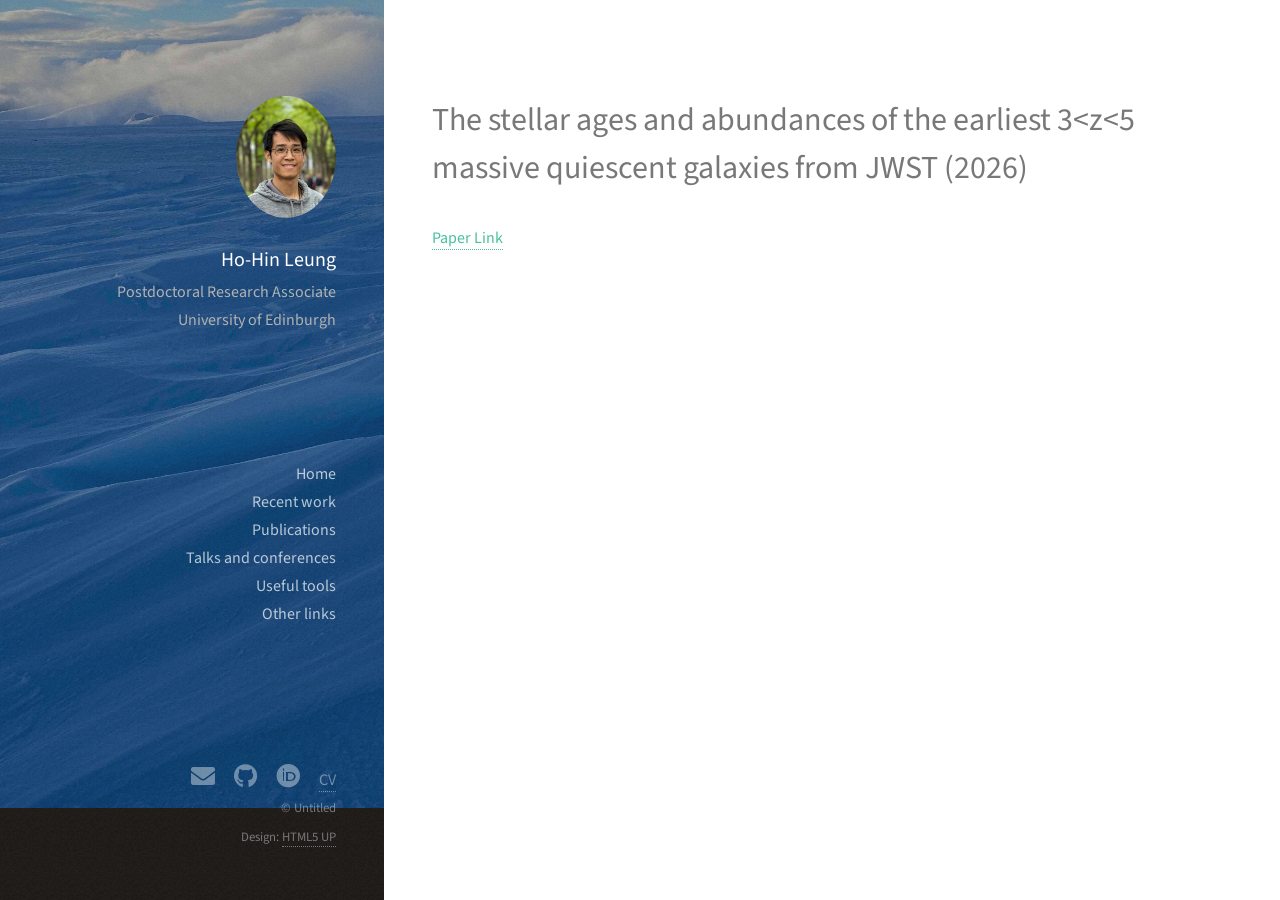
==== paper2026a.html @ 56f33dc1 "init" ====
<!DOCTYPE HTML>
<!--
	Strata by HTML5 UP
	html5up.net | @ajlkn
	Free for personal and commercial use under the CCA 3.0 license (html5up.net/license)
-->
<html>
	<head>
		<title>Ho-Hin Leung</title>
		<meta charset="utf-8" />
		<meta name="viewport" content="width=device-width, initial-scale=1, user-scalable=no" />
		<link rel="stylesheet" href="assets/css/main.css" />
	</head>
	<body class="is-preload">

		<!-- Header -->
			<header id="header">
				<div class="inner">
					<a href="#" class="image avatar"><img src="images/face_image_new_portrait_lowres.jpg" alt="" /></a>
					<h1><strong>Ho-Hin Leung</strong></h1>
					<p>Postdoctoral Research Associate</br>
						University of Edinburgh</p>
				</div>

				<!-- Sidebar -->
				<div class="inner">
					<nav>
						<ul>
							<li><a href="index.html#main">Home</a></li>
							<li><a href="index.html#two">Recent work</a></li>
							<li><a href="https://ui.adsabs.harvard.edu/public-libraries/06Pod6CET0CmdR91-A2LHw">Publications</a></li>
							<li><a href="index.html#three">Talks and conferences</a></li>
							<li><a href="index.html#four">Useful tools</a></li>
							<li><a href="index.html#five">Other links</a></li>
						</ul>
					</nav>
				</div>
			</header>

		<!-- Main -->
			<div id="main">

				<!-- One -->
					<section id="one">
						<header class="major">
							<h1>The stellar ages and abundances of the earliest 3&lt;z&lt;5 massive quiescent galaxies from JWST (2026)</h1>
						</header>
                        <p><a href="https://ui.adsabs.harvard.edu/abs/2026arXiv260205934L/abstract">Paper Link</a></p>
						<span class="image fit no-overlay">
                            <img src="images/leung2026a.pdf" alt="" />
                            <span class="photo-caption" style="font-size: 17px;"></span>
                        </span>
					</section>

			</div>

		<!-- Footer -->
			<footer id="footer">
				<div class="inner">
					<ul class="icons">
						<li><a href="mailto:hleung2@roe.ac.uk" class="icon solid alt fa-envelope" title="hleung2@roe.ac.uk"><span class="label">Email</span></a></li>
						<li><a href="https://github.com/HinLeung622" class="icon brands fa-github" title="HinLeung622"><span class="label">Github</span></a></li>
                        <li><a href="https://orcid.org/0000-0003-0486-5178" class="icon brands alt fa-orcid" title="OrcID:0000-0003-0486-5178"><span class="label">OrcID</span></a></li>
                        <li><a href="images/CV2026.pdf" title="Curriculum vitae">CV</a></li>
					</ul>
					<ul class="copyright">
						<li>&copy; Untitled</li><li>Design: <a href="http://html5up.net">HTML5 UP</a></li>
					</ul>
				</div>
			</footer>

		<!-- Scripts -->
			<script src="assets/js/jquery.min.js"></script>
			<script src="assets/js/jquery.poptrox.min.js"></script>
			<script src="assets/js/browser.min.js"></script>
			<script src="assets/js/breakpoints.min.js"></script>
			<script src="assets/js/util.js"></script>
			<script src="assets/js/main.js"></script>

	</body>
</html>
---- assets/css/main.css ----
@import url("fontawesome-all.min.css");
@import url("https://fonts.googleapis.com/css?family=Source+Sans+Pro:400,400italic");

/*
	Strata by HTML5 UP
	html5up.net | @ajlkn
	Free for personal and commercial use under the CCA 3.0 license (html5up.net/license)
*/

html, body, div, span, applet, object,
iframe, h1, h2, h3, h4, h5, h6, p, blockquote,
pre, a, abbr, acronym, address, big, cite,
code, del, dfn, em, img, ins, kbd, q, s, samp,
small, strike, strong, sub, sup, tt, var, b,
u, i, center, dl, dt, dd, ol, ul, li, fieldset,
form, label, legend, table, caption, tbody,
tfoot, thead, tr, th, td, article, aside,
canvas, details, embed, figure, figcaption,
footer, header, hgroup, menu, nav, output, ruby,
section, summary, time, mark, audio, video {
	margin: 0;
	padding: 0;
	border: 0;
	font-size: 100%;
	font: inherit;
	vertical-align: baseline;}

article, aside, details, figcaption, figure,
footer, header, hgroup, menu, nav, section {
	display: block;}

body {
	line-height: 1;
}

ol, ul {
	list-style: none;
}

blockquote, q {
	quotes: none;
}

	blockquote:before, blockquote:after, q:before, q:after {
		content: '';
		content: none;
	}

table {
	border-collapse: collapse;
	border-spacing: 0;
}

body {
	-webkit-text-size-adjust: none;
}

mark {
	background-color: transparent;
	color: inherit;
}

input::-moz-focus-inner {
	border: 0;
	padding: 0;
}

input, select, textarea {
	-moz-appearance: none;
	-webkit-appearance: none;
	-ms-appearance: none;
	appearance: none;
}

/* Basic */

	html {
		box-sizing: border-box;
	}

	*, *:before, *:after {
		box-sizing: inherit;
	}

	body {
		background: #fff;
	}

		body.is-preload *, body.is-preload *:before, body.is-preload *:after {
			-moz-animation: none !important;
			-webkit-animation: none !important;
			-ms-animation: none !important;
			animation: none !important;
			-moz-transition: none !important;
			-webkit-transition: none !important;
			-ms-transition: none !important;
			transition: none !important;
		}

	body, input, select, textarea {
		color: #a2a2a2;
		font-family: "Source Sans Pro", Helvetica, sans-serif;
		font-size: 16pt;
		font-weight: 400;
		line-height: 1.75em;
	}

	a {
		-moz-transition: color 0.2s ease-in-out, border-color 0.2s ease-in-out;
		-webkit-transition: color 0.2s ease-in-out, border-color 0.2s ease-in-out;
		-ms-transition: color 0.2s ease-in-out, border-color 0.2s ease-in-out;
		transition: color 0.2s ease-in-out, border-color 0.2s ease-in-out;
		border-bottom: dotted 1px;
		color: #49bf9d;
		text-decoration: none;
	}

		a:hover {
			border-bottom-color: transparent;
			color: #49bf9d !important;
			text-decoration: none;
		}

	strong, b {
		color: #787878;
		font-weight: 400;
	}

	em, i {
		font-style: italic;
	}

	p {
		margin: 0 0 2em 0;
	}

	h1, h2, h3, h4, h5, h6 {
		color: #787878;
		font-weight: 400;
		line-height: 1em;
		margin: 0 0 1em 0;
	}

		h1 a, h2 a, h3 a, h4 a, h5 a, h6 a {
			color: inherit;
			text-decoration: none;
		}

	h1 {
		font-size: 2em;
		line-height: 1.5em;
	}

	h2 {
		font-size: 1.5em;
		line-height: 1.5em;
	}

	h3 {
		font-size: 1.25em;
		line-height: 1.5em;
	}

	h4 {
		font-size: 1.1em;
		line-height: 1.5em;
	}

	h5 {
		font-size: 0.9em;
		line-height: 1.5em;
	}

	h6 {
		font-size: 0.7em;
		line-height: 1.5em;
	}

	sub {
		font-size: 0.8em;
		position: relative;
		top: 0.5em;
	}

	sup {
		font-size: 0.8em;
		position: relative;
		top: -0.5em;
	}

	hr {
		border: 0;
		border-bottom: solid 2px #efefef;
		margin: 2em 0;
	}

		hr.major {
			margin: 3em 0;
		}

	blockquote {
		border-left: solid 6px #efefef;
		font-style: italic;
		margin: 0 0 2em 0;
		padding: 0.5em 0 0.5em 1.5em;
	}

	code {
		background: #f7f7f7;
		border-radius: 0.35em;
		border: solid 2px #efefef;
		font-family: "Courier New", monospace;
		font-size: 0.9em;
		margin: 0 0.25em;
		padding: 0.25em 0.65em;
	}

	pre {
		-webkit-overflow-scrolling: touch;
		font-family: "Courier New", monospace;
		font-size: 0.9em;
		margin: 0 0 2em 0;
	}

		pre code {
			display: block;
			line-height: 1.75em;
			padding: 1em 1.5em;
			overflow-x: auto;
		}

	.align-left {
		text-align: left;
	}

	.align-center {
		text-align: center;
	}

	.align-right {
		text-align: right;
	}

/* Container */

	.container {
		margin: 0 auto;
		max-width: calc(100% - 4em);
		width: 100%;
	}

		.container.xsmall {
			width: 25%;
		}

		.container.small {
			width: 50%;
		}

		.container.medium {
			width: 75%;
		}

		.container.large {
			width: 125%;
		}

		.container.xlarge {
			width: 150%;
		}

		.container.max {
			width: 100%;
		}

		@media screen and (max-width: 980px) {

			.container {
				width: 100% !important;
				max-width: 100% !important;
			}

		}

		@media screen and (max-width: 480px) {

			.container {
				max-width: calc(100% - 3em);
			}

		}

/* Row */

	.row {
		display: flex;
		flex-wrap: wrap;
		box-sizing: border-box;
		align-items: stretch;
	}

		.row > * {
			box-sizing: border-box;
		}

		.row.gtr-uniform > * > :last-child {
			margin-bottom: 0;
		}

		.row.aln-left {
			justify-content: flex-start;
		}

		.row.aln-center {
			justify-content: center;
		}

		.row.aln-right {
			justify-content: flex-end;
		}

		.row.aln-top {
			align-items: flex-start;
		}

		.row.aln-middle {
			align-items: center;
		}

		.row.aln-bottom {
			align-items: flex-end;
		}

		.row > .imp {
			order: -1;
		}

		.row > .col-1 {
			width: 8.33333%;
		}

		.row > .off-1 {
			margin-left: 8.33333%;
		}

		.row > .col-2 {
			width: 16.66667%;
		}

		.row > .off-2 {
			margin-left: 16.66667%;
		}

		.row > .col-3 {
			width: 25%;
		}

		.row > .off-3 {
			margin-left: 25%;
		}

		.row > .col-4 {
			width: 33.33333%;
		}

		.row > .off-4 {
			margin-left: 33.33333%;
		}

		.row > .col-5 {
			width: 41.66667%;
		}

		.row > .off-5 {
			margin-left: 41.66667%;
		}

		.row > .col-6 {
			width: 50%;
		}

		.row > .off-6 {
			margin-left: 50%;
		}

		.row > .col-7 {
			width: 58.33333%;
		}

		.row > .off-7 {
			margin-left: 58.33333%;
		}

		.row > .col-8 {
			width: 66.66667%;
		}

		.row > .off-8 {
			margin-left: 66.66667%;
		}

		.row > .col-9 {
			width: 75%;
		}

		.row > .off-9 {
			margin-left: 75%;
		}

		.row > .col-10 {
			width: 83.33333%;
		}

		.row > .off-10 {
			margin-left: 83.33333%;
		}

		.row > .col-11 {
			width: 91.66667%;
		}

		.row > .off-11 {
			margin-left: 91.66667%;
		}

		.row > .col-12 {
			width: 100%;
		}

		.row > .off-12 {
			margin-left: 100%;
		}

		.row.gtr-0 {
			margin-top: 0;
			margin-left: 0em;
		}

			.row.gtr-0 > * {
				padding: 0 0 0 0em;
			}

			.row.gtr-0.gtr-uniform {
				margin-top: 0em;
			}

				.row.gtr-0.gtr-uniform > * {
					padding-top: 0em;
				}

		.row.gtr-25 {
			margin-top: 0;
			margin-left: -0.625em;
		}

			.row.gtr-25 > * {
				padding: 0 0 0 0.625em;
			}

			.row.gtr-25.gtr-uniform {
				margin-top: -0.625em;
			}

				.row.gtr-25.gtr-uniform > * {
					padding-top: 0.625em;
				}

		.row.gtr-50 {
			margin-top: 0;
			margin-left: -1.25em;
		}

			.row.gtr-50 > * {
				padding: 0 0 0 1.25em;
			}

			.row.gtr-50.gtr-uniform {
				margin-top: -1.25em;
			}

				.row.gtr-50.gtr-uniform > * {
					padding-top: 1.25em;
				}

		.row {
			margin-top: 0;
			margin-left: -2.5em;
		}

			.row > * {
				padding: 0 0 0 2.5em;
			}

			.row.gtr-uniform {
				margin-top: -2.5em;
			}

				.row.gtr-uniform > * {
					padding-top: 2.5em;
				}

		.row.gtr-150 {
			margin-top: 0;
			margin-left: -3.75em;
		}

			.row.gtr-150 > * {
				padding: 0 0 0 3.75em;
			}

			.row.gtr-150.gtr-uniform {
				margin-top: -3.75em;
			}

				.row.gtr-150.gtr-uniform > * {
					padding-top: 3.75em;
				}

		.row.gtr-200 {
			margin-top: 0;
			margin-left: -5em;
		}

			.row.gtr-200 > * {
				padding: 0 0 0 5em;
			}

			.row.gtr-200.gtr-uniform {
				margin-top: -5em;
			}

				.row.gtr-200.gtr-uniform > * {
					padding-top: 5em;
				}

		@media screen and (max-width: 1800px) {

			.row {
				display: flex;
				flex-wrap: wrap;
				box-sizing: border-box;
				align-items: stretch;
			}

				.row > * {
					box-sizing: border-box;
				}

				.row.gtr-uniform > * > :last-child {
					margin-bottom: 0;
				}

				.row.aln-left {
					justify-content: flex-start;
				}

				.row.aln-center {
					justify-content: center;
				}

				.row.aln-right {
					justify-content: flex-end;
				}

				.row.aln-top {
					align-items: flex-start;
				}

				.row.aln-middle {
					align-items: center;
				}

				.row.aln-bottom {
					align-items: flex-end;
				}

				.row > .imp-xlarge {
					order: -1;
				}

				.row > .col-1-xlarge {
					width: 8.33333%;
				}

				.row > .off-1-xlarge {
					margin-left: 8.33333%;
				}

				.row > .col-2-xlarge {
					width: 16.66667%;
				}

				.row > .off-2-xlarge {
					margin-left: 16.66667%;
				}

				.row > .col-3-xlarge {
					width: 25%;
				}

				.row > .off-3-xlarge {
					margin-left: 25%;
				}

				.row > .col-4-xlarge {
					width: 33.33333%;
				}

				.row > .off-4-xlarge {
					margin-left: 33.33333%;
				}

				.row > .col-5-xlarge {
					width: 41.66667%;
				}

				.row > .off-5-xlarge {
					margin-left: 41.66667%;
				}

				.row > .col-6-xlarge {
					width: 50%;
				}

				.row > .off-6-xlarge {
					margin-left: 50%;
				}

				.row > .col-7-xlarge {
					width: 58.33333%;
				}

				.row > .off-7-xlarge {
					margin-left: 58.33333%;
				}

				.row > .col-8-xlarge {
					width: 66.66667%;
				}

				.row > .off-8-xlarge {
					margin-left: 66.66667%;
				}

				.row > .col-9-xlarge {
					width: 75%;
				}

				.row > .off-9-xlarge {
					margin-left: 75%;
				}

				.row > .col-10-xlarge {
					width: 83.33333%;
				}

				.row > .off-10-xlarge {
					margin-left: 83.33333%;
				}

				.row > .col-11-xlarge {
					width: 91.66667%;
				}

				.row > .off-11-xlarge {
					margin-left: 91.66667%;
				}

				.row > .col-12-xlarge {
					width: 100%;
				}

				.row > .off-12-xlarge {
					margin-left: 100%;
				}

				.row.gtr-0 {
					margin-top: 0;
					margin-left: 0em;
				}

					.row.gtr-0 > * {
						padding: 0 0 0 0em;
					}

					.row.gtr-0.gtr-uniform {
						margin-top: 0em;
					}

						.row.gtr-0.gtr-uniform > * {
							padding-top: 0em;
						}

				.row.gtr-25 {
					margin-top: 0;
					margin-left: -0.625em;
				}

					.row.gtr-25 > * {
						padding: 0 0 0 0.625em;
					}

					.row.gtr-25.gtr-uniform {
						margin-top: -0.625em;
					}

						.row.gtr-25.gtr-uniform > * {
							padding-top: 0.625em;
						}

				.row.gtr-50 {
					margin-top: 0;
					margin-left: -1.25em;
				}

					.row.gtr-50 > * {
						padding: 0 0 0 1.25em;
					}

					.row.gtr-50.gtr-uniform {
						margin-top: -1.25em;
					}

						.row.gtr-50.gtr-uniform > * {
							padding-top: 1.25em;
						}

				.row {
					margin-top: 0;
					margin-left: -2.5em;
				}

					.row > * {
						padding: 0 0 0 2.5em;
					}

					.row.gtr-uniform {
						margin-top: -2.5em;
					}

						.row.gtr-uniform > * {
							padding-top: 2.5em;
						}

				.row.gtr-150 {
					margin-top: 0;
					margin-left: -3.75em;
				}

					.row.gtr-150 > * {
						padding: 0 0 0 3.75em;
					}

					.row.gtr-150.gtr-uniform {
						margin-top: -3.75em;
					}

						.row.gtr-150.gtr-uniform > * {
							padding-top: 3.75em;
						}

				.row.gtr-200 {
					margin-top: 0;
					margin-left: -5em;
				}

					.row.gtr-200 > * {
						padding: 0 0 0 5em;
					}

					.row.gtr-200.gtr-uniform {
						margin-top: -5em;
					}

						.row.gtr-200.gtr-uniform > * {
							padding-top: 5em;
						}

		}

		@media screen and (max-width: 1280px) {

			.row {
				display: flex;
				flex-wrap: wrap;
				box-sizing: border-box;
				align-items: stretch;
			}

				.row > * {
					box-sizing: border-box;
				}

				.row.gtr-uniform > * > :last-child {
					margin-bottom: 0;
				}

				.row.aln-left {
					justify-content: flex-start;
				}

				.row.aln-center {
					justify-content: center;
				}

				.row.aln-right {
					justify-content: flex-end;
				}

				.row.aln-top {
					align-items: flex-start;
				}

				.row.aln-middle {
					align-items: center;
				}

				.row.aln-bottom {
					align-items: flex-end;
				}

				.row > .imp-large {
					order: -1;
				}

				.row > .col-1-large {
					width: 8.33333%;
				}

				.row > .off-1-large {
					margin-left: 8.33333%;
				}

				.row > .col-2-large {
					width: 16.66667%;
				}

				.row > .off-2-large {
					margin-left: 16.66667%;
				}

				.row > .col-3-large {
					width: 25%;
				}

				.row > .off-3-large {
					margin-left: 25%;
				}

				.row > .col-4-large {
					width: 33.33333%;
				}

				.row > .off-4-large {
					margin-left: 33.33333%;
				}

				.row > .col-5-large {
					width: 41.66667%;
				}

				.row > .off-5-large {
					margin-left: 41.66667%;
				}

				.row > .col-6-large {
					width: 50%;
				}

				.row > .off-6-large {
					margin-left: 50%;
				}

				.row > .col-7-large {
					width: 58.33333%;
				}

				.row > .off-7-large {
					margin-left: 58.33333%;
				}

				.row > .col-8-large {
					width: 66.66667%;
				}

				.row > .off-8-large {
					margin-left: 66.66667%;
				}

				.row > .col-9-large {
					width: 75%;
				}

				.row > .off-9-large {
					margin-left: 75%;
				}

				.row > .col-10-large {
					width: 83.33333%;
				}

				.row > .off-10-large {
					margin-left: 83.33333%;
				}

				.row > .col-11-large {
					width: 91.66667%;
				}

				.row > .off-11-large {
					margin-left: 91.66667%;
				}

				.row > .col-12-large {
					width: 100%;
				}

				.row > .off-12-large {
					margin-left: 100%;
				}

				.row.gtr-0 {
					margin-top: 0;
					margin-left: 0em;
				}

					.row.gtr-0 > * {
						padding: 0 0 0 0em;
					}

					.row.gtr-0.gtr-uniform {
						margin-top: 0em;
					}

						.row.gtr-0.gtr-uniform > * {
							padding-top: 0em;
						}

				.row.gtr-25 {
					margin-top: 0;
					margin-left: -0.5em;
				}

					.row.gtr-25 > * {
						padding: 0 0 0 0.5em;
					}

					.row.gtr-25.gtr-uniform {
						margin-top: -0.5em;
					}

						.row.gtr-25.gtr-uniform > * {
							padding-top: 0.5em;
						}

				.row.gtr-50 {
					margin-top: 0;
					margin-left: -1em;
				}

					.row.gtr-50 > * {
						padding: 0 0 0 1em;
					}

					.row.gtr-50.gtr-uniform {
						margin-top: -1em;
					}

						.row.gtr-50.gtr-uniform > * {
							padding-top: 1em;
						}

				.row {
					margin-top: 0;
					margin-left: -2em;
				}

					.row > * {
						padding: 0 0 0 2em;
					}

					.row.gtr-uniform {
						margin-top: -2em;
					}

						.row.gtr-uniform > * {
							padding-top: 2em;
						}

				.row.gtr-150 {
					margin-top: 0;
					margin-left: -3em;
				}

					.row.gtr-150 > * {
						padding: 0 0 0 3em;
					}

					.row.gtr-150.gtr-uniform {
						margin-top: -3em;
					}

						.row.gtr-150.gtr-uniform > * {
							padding-top: 3em;
						}

				.row.gtr-200 {
					margin-top: 0;
					margin-left: -4em;
				}

					.row.gtr-200 > * {
						padding: 0 0 0 4em;
					}

					.row.gtr-200.gtr-uniform {
						margin-top: -4em;
					}

						.row.gtr-200.gtr-uniform > * {
							padding-top: 4em;
						}

		}

		@media screen and (max-width: 980px) {

			.row {
				display: flex;
				flex-wrap: wrap;
				box-sizing: border-box;
				align-items: stretch;
			}

				.row > * {
					box-sizing: border-box;
				}

				.row.gtr-uniform > * > :last-child {
					margin-bottom: 0;
				}

				.row.aln-left {
					justify-content: flex-start;
				}

				.row.aln-center {
					justify-content: center;
				}

				.row.aln-right {
					justify-content: flex-end;
				}

				.row.aln-top {
					align-items: flex-start;
				}

				.row.aln-middle {
					align-items: center;
				}

				.row.aln-bottom {
					align-items: flex-end;
				}

				.row > .imp-medium {
					order: -1;
				}

				.row > .col-1-medium {
					width: 8.33333%;
				}

				.row > .off-1-medium {
					margin-left: 8.33333%;
				}

				.row > .col-2-medium {
					width: 16.66667%;
				}

				.row > .off-2-medium {
					margin-left: 16.66667%;
				}

				.row > .col-3-medium {
					width: 25%;
				}

				.row > .off-3-medium {
					margin-left: 25%;
				}

				.row > .col-4-medium {
					width: 33.33333%;
				}

				.row > .off-4-medium {
					margin-left: 33.33333%;
				}

				.row > .col-5-medium {
					width: 41.66667%;
				}

				.row > .off-5-medium {
					margin-left: 41.66667%;
				}

				.row > .col-6-medium {
					width: 50%;
				}

				.row > .off-6-medium {
					margin-left: 50%;
				}

				.row > .col-7-medium {
					width: 58.33333%;
				}

				.row > .off-7-medium {
					margin-left: 58.33333%;
				}

				.row > .col-8-medium {
					width: 66.66667%;
				}

				.row > .off-8-medium {
					margin-left: 66.66667%;
				}

				.row > .col-9-medium {
					width: 75%;
				}

				.row > .off-9-medium {
					margin-left: 75%;
				}

				.row > .col-10-medium {
					width: 83.33333%;
				}

				.row > .off-10-medium {
					margin-left: 83.33333%;
				}

				.row > .col-11-medium {
					width: 91.66667%;
				}

				.row > .off-11-medium {
					margin-left: 91.66667%;
				}

				.row > .col-12-medium {
					width: 100%;
				}

				.row > .off-12-medium {
					margin-left: 100%;
				}

				.row.gtr-0 {
					margin-top: 0;
					margin-left: 0em;
				}

					.row.gtr-0 > * {
						padding: 0 0 0 0em;
					}

					.row.gtr-0.gtr-uniform {
						margin-top: 0em;
					}

						.row.gtr-0.gtr-uniform > * {
							padding-top: 0em;
						}

				.row.gtr-25 {
					margin-top: 0;
					margin-left: -0.5em;
				}

					.row.gtr-25 > * {
						padding: 0 0 0 0.5em;
					}

					.row.gtr-25.gtr-uniform {
						margin-top: -0.5em;
					}

						.row.gtr-25.gtr-uniform > * {
							padding-top: 0.5em;
						}

				.row.gtr-50 {
					margin-top: 0;
					margin-left: -1em;
				}

					.row.gtr-50 > * {
						padding: 0 0 0 1em;
					}

					.row.gtr-50.gtr-uniform {
						margin-top: -1em;
					}

						.row.gtr-50.gtr-uniform > * {
							padding-top: 1em;
						}

				.row {
					margin-top: 0;
					margin-left: -2em;
				}

					.row > * {
						padding: 0 0 0 2em;
					}

					.row.gtr-uniform {
						margin-top: -2em;
					}

						.row.gtr-uniform > * {
							padding-top: 2em;
						}

				.row.gtr-150 {
					margin-top: 0;
					margin-left: -3em;
				}

					.row.gtr-150 > * {
						padding: 0 0 0 3em;
					}

					.row.gtr-150.gtr-uniform {
						margin-top: -3em;
					}

						.row.gtr-150.gtr-uniform > * {
							padding-top: 3em;
						}

				.row.gtr-200 {
					margin-top: 0;
					margin-left: -4em;
				}

					.row.gtr-200 > * {
						padding: 0 0 0 4em;
					}

					.row.gtr-200.gtr-uniform {
						margin-top: -4em;
					}

						.row.gtr-200.gtr-uniform > * {
							padding-top: 4em;
						}

		}

		@media screen and (max-width: 736px) {

			.row {
				display: flex;
				flex-wrap: wrap;
				box-sizing: border-box;
				align-items: stretch;
			}

				.row > * {
					box-sizing: border-box;
				}

				.row.gtr-uniform > * > :last-child {
					margin-bottom: 0;
				}

				.row.aln-left {
					justify-content: flex-start;
				}

				.row.aln-center {
					justify-content: center;
				}

				.row.aln-right {
					justify-content: flex-end;
				}

				.row.aln-top {
					align-items: flex-start;
				}

				.row.aln-middle {
					align-items: center;
				}

				.row.aln-bottom {
					align-items: flex-end;
				}

				.row > .imp-small {
					order: -1;
				}

				.row > .col-1-small {
					width: 8.33333%;
				}

				.row > .off-1-small {
					margin-left: 8.33333%;
				}

				.row > .col-2-small {
					width: 16.66667%;
				}

				.row > .off-2-small {
					margin-left: 16.66667%;
				}

				.row > .col-3-small {
					width: 25%;
				}

				.row > .off-3-small {
					margin-left: 25%;
				}

				.row > .col-4-small {
					width: 33.33333%;
				}

				.row > .off-4-small {
					margin-left: 33.33333%;
				}

				.row > .col-5-small {
					width: 41.66667%;
				}

				.row > .off-5-small {
					margin-left: 41.66667%;
				}

				.row > .col-6-small {
					width: 50%;
				}

				.row > .off-6-small {
					margin-left: 50%;
				}

				.row > .col-7-small {
					width: 58.33333%;
				}

				.row > .off-7-small {
					margin-left: 58.33333%;
				}

				.row > .col-8-small {
					width: 66.66667%;
				}

				.row > .off-8-small {
					margin-left: 66.66667%;
				}

				.row > .col-9-small {
					width: 75%;
				}

				.row > .off-9-small {
					margin-left: 75%;
				}

				.row > .col-10-small {
					width: 83.33333%;
				}

				.row > .off-10-small {
					margin-left: 83.33333%;
				}

				.row > .col-11-small {
					width: 91.66667%;
				}

				.row > .off-11-small {
					margin-left: 91.66667%;
				}

				.row > .col-12-small {
					width: 100%;
				}

				.row > .off-12-small {
					margin-left: 100%;
				}

				.row.gtr-0 {
					margin-top: 0;
					margin-left: 0em;
				}

					.row.gtr-0 > * {
						padding: 0 0 0 0em;
					}

					.row.gtr-0.gtr-uniform {
						margin-top: 0em;
					}

						.row.gtr-0.gtr-uniform > * {
							padding-top: 0em;
						}

				.row.gtr-25 {
					margin-top: 0;
					margin-left: -0.375em;
				}

					.row.gtr-25 > * {
						padding: 0 0 0 0.375em;
					}

					.row.gtr-25.gtr-uniform {
						margin-top: -0.375em;
					}

						.row.gtr-25.gtr-uniform > * {
							padding-top: 0.375em;
						}

				.row.gtr-50 {
					margin-top: 0;
					margin-left: -0.75em;
				}

					.row.gtr-50 > * {
						padding: 0 0 0 0.75em;
					}

					.row.gtr-50.gtr-uniform {
						margin-top: -0.75em;
					}

						.row.gtr-50.gtr-uniform > * {
							padding-top: 0.75em;
						}

				.row {
					margin-top: 0;
					margin-left: -1.5em;
				}

					.row > * {
						padding: 0 0 0 1.5em;
					}

					.row.gtr-uniform {
						margin-top: -1.5em;
					}

						.row.gtr-uniform > * {
							padding-top: 1.5em;
						}

				.row.gtr-150 {
					margin-top: 0;
					margin-left: -2.25em;
				}

					.row.gtr-150 > * {
						padding: 0 0 0 2.25em;
					}

					.row.gtr-150.gtr-uniform {
						margin-top: -2.25em;
					}

						.row.gtr-150.gtr-uniform > * {
							padding-top: 2.25em;
						}

				.row.gtr-200 {
					margin-top: 0;
					margin-left: -3em;
				}

					.row.gtr-200 > * {
						padding: 0 0 0 3em;
					}

					.row.gtr-200.gtr-uniform {
						margin-top: -3em;
					}

						.row.gtr-200.gtr-uniform > * {
							padding-top: 3em;
						}

		}

		@media screen and (max-width: 480px) {

			.row {
				display: flex;
				flex-wrap: wrap;
				box-sizing: border-box;
				align-items: stretch;
			}

				.row > * {
					box-sizing: border-box;
				}

				.row.gtr-uniform > * > :last-child {
					margin-bottom: 0;
				}

				.row.aln-left {
					justify-content: flex-start;
				}

				.row.aln-center {
					justify-content: center;
				}

				.row.aln-right {
					justify-content: flex-end;
				}

				.row.aln-top {
					align-items: flex-start;
				}

				.row.aln-middle {
					align-items: center;
				}

				.row.aln-bottom {
					align-items: flex-end;
				}

				.row > .imp-xsmall {
					order: -1;
				}

				.row > .col-1-xsmall {
					width: 8.33333%;
				}

				.row > .off-1-xsmall {
					margin-left: 8.33333%;
				}

				.row > .col-2-xsmall {
					width: 16.66667%;
				}

				.row > .off-2-xsmall {
					margin-left: 16.66667%;
				}

				.row > .col-3-xsmall {
					width: 25%;
				}

				.row > .off-3-xsmall {
					margin-left: 25%;
				}

				.row > .col-4-xsmall {
					width: 33.33333%;
				}

				.row > .off-4-xsmall {
					margin-left: 33.33333%;
				}

				.row > .col-5-xsmall {
					width: 41.66667%;
				}

				.row > .off-5-xsmall {
					margin-left: 41.66667%;
				}

				.row > .col-6-xsmall {
					width: 50%;
				}

				.row > .off-6-xsmall {
					margin-left: 50%;
				}

				.row > .col-7-xsmall {
					width: 58.33333%;
				}

				.row > .off-7-xsmall {
					margin-left: 58.33333%;
				}

				.row > .col-8-xsmall {
					width: 66.66667%;
				}

				.row > .off-8-xsmall {
					margin-left: 66.66667%;
				}

				.row > .col-9-xsmall {
					width: 75%;
				}

				.row > .off-9-xsmall {
					margin-left: 75%;
				}

				.row > .col-10-xsmall {
					width: 83.33333%;
				}

				.row > .off-10-xsmall {
					margin-left: 83.33333%;
				}

				.row > .col-11-xsmall {
					width: 91.66667%;
				}

				.row > .off-11-xsmall {
					margin-left: 91.66667%;
				}

				.row > .col-12-xsmall {
					width: 100%;
				}

				.row > .off-12-xsmall {
					margin-left: 100%;
				}

				.row.gtr-0 {
					margin-top: 0;
					margin-left: 0em;
				}

					.row.gtr-0 > * {
						padding: 0 0 0 0em;
					}

					.row.gtr-0.gtr-uniform {
						margin-top: 0em;
					}

						.row.gtr-0.gtr-uniform > * {
							padding-top: 0em;
						}

				.row.gtr-25 {
					margin-top: 0;
					margin-left: -0.375em;
				}

					.row.gtr-25 > * {
						padding: 0 0 0 0.375em;
					}

					.row.gtr-25.gtr-uniform {
						margin-top: -0.375em;
					}

						.row.gtr-25.gtr-uniform > * {
							padding-top: 0.375em;
						}

				.row.gtr-50 {
					margin-top: 0;
					margin-left: -0.75em;
				}

					.row.gtr-50 > * {
						padding: 0 0 0 0.75em;
					}

					.row.gtr-50.gtr-uniform {
						margin-top: -0.75em;
					}

						.row.gtr-50.gtr-uniform > * {
							padding-top: 0.75em;
						}

				.row {
					margin-top: 0;
					margin-left: -1.5em;
				}

					.row > * {
						padding: 0 0 0 1.5em;
					}

					.row.gtr-uniform {
						margin-top: -1.5em;
					}

						.row.gtr-uniform > * {
							padding-top: 1.5em;
						}

				.row.gtr-150 {
					margin-top: 0;
					margin-left: -2.25em;
				}

					.row.gtr-150 > * {
						padding: 0 0 0 2.25em;
					}

					.row.gtr-150.gtr-uniform {
						margin-top: -2.25em;
					}

						.row.gtr-150.gtr-uniform > * {
							padding-top: 2.25em;
						}

				.row.gtr-200 {
					margin-top: 0;
					margin-left: -3em;
				}

					.row.gtr-200 > * {
						padding: 0 0 0 3em;
					}

					.row.gtr-200.gtr-uniform {
						margin-top: -3em;
					}

						.row.gtr-200.gtr-uniform > * {
							padding-top: 3em;
						}

		}

/* Section/Article */

	section.special, article.special {
		text-align: center;
	}

	header p {
		color: #b2b2b2;
		position: relative;
		margin: 0 0 1.5em 0;
	}

	header h2 + p {
		font-size: 1.25em;
		margin-top: -1em;
		line-height: 1.5em;
	}

	header h3 + p {
		font-size: 1.1em;
		margin-top: -0.8em;
		line-height: 1.5em;
	}

	header h4 + p,
	header h5 + p,
	header h6 + p {
		font-size: 0.9em;
		margin-top: -0.6em;
		line-height: 1.5em;
	}

	header.major h2 {
		font-size: 2em;
	}

/* Form */

	form {
		margin: 0 0 2em 0;
	}

	label {
		color: #787878;
		display: block;
		font-size: 0.9em;
		font-weight: 400;
		margin: 0 0 1em 0;
	}

	input[type="text"],
	input[type="password"],
	input[type="email"],
	select,
	textarea {
		-moz-appearance: none;
		-webkit-appearance: none;
		-ms-appearance: none;
		appearance: none;
		background: #f7f7f7;
		border-radius: 0.35em;
		border: solid 2px transparent;
		color: inherit;
		display: block;
		outline: 0;
		padding: 0 0.75em;
		text-decoration: none;
		width: 100%;
	}

		input[type="text"]:invalid,
		input[type="password"]:invalid,
		input[type="email"]:invalid,
		select:invalid,
		textarea:invalid {
			box-shadow: none;
		}

		input[type="text"]:focus,
		input[type="password"]:focus,
		input[type="email"]:focus,
		select:focus,
		textarea:focus {
			border-color: #49bf9d;
		}

	select {
		background-image: url("data:image/svg+xml;charset=utf8,%3Csvg xmlns='http://www.w3.org/2000/svg' width='40' height='40' preserveAspectRatio='none' viewBox='0 0 40 40'%3E%3Cpath d='M9.4,12.3l10.4,10.4l10.4-10.4c0.2-0.2,0.5-0.4,0.9-0.4c0.3,0,0.6,0.1,0.9,0.4l3.3,3.3c0.2,0.2,0.4,0.5,0.4,0.9 c0,0.4-0.1,0.6-0.4,0.9L20.7,31.9c-0.2,0.2-0.5,0.4-0.9,0.4c-0.3,0-0.6-0.1-0.9-0.4L4.3,17.3c-0.2-0.2-0.4-0.5-0.4-0.9 c0-0.4,0.1-0.6,0.4-0.9l3.3-3.3c0.2-0.2,0.5-0.4,0.9-0.4S9.1,12.1,9.4,12.3z' fill='%23dfdfdf' /%3E%3C/svg%3E");
		background-size: 1.25rem;
		background-repeat: no-repeat;
		background-position: calc(100% - 1rem) center;
		height: 2.75em;
		padding-right: 2.75em;
		text-overflow: ellipsis;
	}

		select option {
			color: #787878;
			background: #fff;
		}

		select:focus::-ms-value {
			background-color: transparent;
		}

		select::-ms-expand {
			display: none;
		}

	input[type="text"],
	input[type="password"],
	input[type="email"],
	select {
		height: 2.75em;
	}

	textarea {
		padding: 0.75em;
	}

	input[type="checkbox"],
	input[type="radio"] {
		-moz-appearance: none;
		-webkit-appearance: none;
		-ms-appearance: none;
		appearance: none;
		display: block;
		float: left;
		margin-right: -2em;
		opacity: 0;
		width: 1em;
		z-index: -1;
	}

		input[type="checkbox"] + label,
		input[type="radio"] + label {
			text-decoration: none;
			color: #a2a2a2;
			cursor: pointer;
			display: inline-block;
			font-size: 1em;
			font-weight: 400;
			padding-left: 2.4em;
			padding-right: 0.75em;
			position: relative;
		}

			input[type="checkbox"] + label:before,
			input[type="radio"] + label:before {
				-moz-osx-font-smoothing: grayscale;
				-webkit-font-smoothing: antialiased;
				display: inline-block;
				font-style: normal;
				font-variant: normal;
				text-rendering: auto;
				line-height: 1;
				text-transform: none !important;
				font-family: 'Font Awesome 5 Free';
				font-weight: 900;
			}

			input[type="checkbox"] + label:before,
			input[type="radio"] + label:before {
				background: #f7f7f7;
				border-radius: 0.35em;
				border: solid 2px transparent;
				content: '';
				display: inline-block;
				font-size: 0.8em;
				height: 2.0625em;
				left: 0;
				line-height: 1.85625em;
				position: absolute;
				text-align: center;
				top: 0;
				width: 2.0625em;
			}

		input[type="checkbox"]:checked + label:before,
		input[type="radio"]:checked + label:before {
			background: #787878;
			border-color: #787878;
			color: #fff;
			content: '\f00c';
		}

		input[type="checkbox"]:focus + label:before,
		input[type="radio"]:focus + label:before {
			border-color: #49bf9d;
		}

	input[type="checkbox"] + label:before {
		border-radius: 0.35em;
	}

	input[type="radio"] + label:before {
		border-radius: 100%;
	}

	::-webkit-input-placeholder {
		color: #b2b2b2 !important;
		opacity: 1.0;
	}

	:-moz-placeholder {
		color: #b2b2b2 !important;
		opacity: 1.0;
	}

	::-moz-placeholder {
		color: #b2b2b2 !important;
		opacity: 1.0;
	}

	:-ms-input-placeholder {
		color: #b2b2b2 !important;
		opacity: 1.0;
	}

/* Box */

	.box {
		border-radius: 0.35em;
		border: solid 2px #efefef;
		margin-bottom: 2em;
		padding: 1.5em;
	}

		.box > :last-child,
		.box > :last-child > :last-child,
		.box > :last-child > :last-child > :last-child {
			margin-bottom: 0;
		}

		.box.alt {
			border: 0;
			border-radius: 0;
			padding: 0;
		}

/* Icon */

	.icon {
		text-decoration: none;
		border-bottom: none;
		position: relative;
	}

		.icon:before {
			-moz-osx-font-smoothing: grayscale;
			-webkit-font-smoothing: antialiased;
			display: inline-block;
			font-style: normal;
			font-variant: normal;
			text-rendering: auto;
			line-height: 1;
			text-transform: none !important;
			font-family: 'Font Awesome 5 Free';
			font-weight: 400;
		}

		.icon > .label {
			display: none;
		}

		.icon:before {
			line-height: inherit;
		}

		.icon.solid:before {
			font-weight: 900;
		}

		.icon.brands:before {
			font-family: 'Font Awesome 5 Brands';
		}

/* Image */

	.image {
		border-radius: 0.35em;
		border: 0;
		display: inline-block;
		position: relative;
	}

		.image:before {
			-moz-transition: opacity 0.2s ease-in-out;
			-webkit-transition: opacity 0.2s ease-in-out;
			-ms-transition: opacity 0.2s ease-in-out;
			transition: opacity 0.2s ease-in-out;
			background: url("images/overlay.png");
			border-radius: 0.35em;
			content: '';
			display: block;
			height: 100%;
			left: 0;
			opacity: 0.5;
			position: absolute;
			top: 0;
			width: 100%;
		}

		.image.thumb {
			text-align: center;
		}

			.image.thumb:before {
				opacity: 0;
			}

			.image.thumb:after {
				-moz-transition: opacity 0.2s ease-in-out;
				-webkit-transition: opacity 0.2s ease-in-out;
				-ms-transition: opacity 0.2s ease-in-out;
				transition: opacity 0.2s ease-in-out;
				border-radius: 0.35em;
				border: solid 3px rgba(255, 255, 255, 0.5);
				color: #fff;
				content: 'View';
				display: inline-block;
				font-size: 0.8em;
				font-weight: 400;
				left: 50%;
				line-height: 2.25em;
				margin: -1.25em 0 0 -3em;
				opacity: 0;
				padding: 0 1.5em;
				position: absolute;
				text-align: center;
				text-decoration: none;
				top: 50%;
				white-space: nowrap;
			}

			.image.thumb:hover:after {
				opacity: 1.0;
			}

			.image.thumb:hover:before {
				background: url("images/overlay.png"), url("images/overlay.png");
				opacity: 1.0;
			}

		.image img {
			border-radius: 0.35em;
			display: block;
		}

		.image.left {
			float: left;
			margin: 0 1.5em 1em 0;
			top: 0.25em;
		}

		.image.right {
			float: right;
			margin: 0 0 1em 1.5em;
			top: 0.25em;
		}

		.image.left, .image.right {
			max-width: 40%;
		}

			.image.left img, .image.right img {
				width: 100%;
			}

		.image.fit {
			display: block;
			margin: 0 0 2em 0;
			width: 100%;
		}

			.image.fit img {
				width: 100%;
			}
		
		.image.no-overlay:before {
			display: none;
			}

		.image.avatar {
			border-radius: 100%;
		}

			.image.avatar:before {
				display: none;
			}

			.image.avatar img {
				border-radius: 100%;
				width: 100%;
			}

	.photo-caption {
		line-height: 1.3;
		}

	.figure-narrow {
		max-width: 32em;   /* or 480px, 70%, etc. */
		margin-left: auto;
		margin-right: auto;
		}

/* List */

	ol {
		list-style: decimal;
		margin: 0 0 2em 0;
		padding-left: 1.25em;
	}

		ol li {
			padding-left: 0.25em;
		}

	ul {
		list-style-type: none;
		margin: 0 0 2em 0;
		padding-left: 1em;
	}

		ul li {
			padding-left: 0.5em;
		}

		ul.alt {
			list-style: none;
			padding-left: 0;
		}

			ul.alt li {
				border-top: solid 2px #efefef;
				padding: 0.5em 0;
			}

				ul.alt li:first-child {
					border-top: 0;
					padding-top: 0;
				}

	dl {
		margin: 0 0 2em 0;
	}

/* Icons */

	ul.icons {
		cursor: default;
		list-style: none;
		padding-left: 0;
	}

		ul.icons li {
			display: inline-block;
			padding: 0 1em 0 0;
		}

			ul.icons li:last-child {
				padding-right: 0;
			}

			ul.icons li .icon:before {
				font-size: 1.5em;
			}

/* Labeled Icons */

	ul.labeled-icons {
		list-style: none;
		padding: 0;
	}

		ul.labeled-icons li {
			line-height: 1.75em;
			margin: 1.5em 0 0 0;
			padding-left: 2.25em;
			position: relative;
		}

			ul.labeled-icons li:first-child {
				margin-top: 0;
			}

			ul.labeled-icons li a {
				color: inherit;
			}

			ul.labeled-icons li h3 {
				color: #b2b2b2;
				left: 0;
				position: absolute;
				text-align: center;
				top: 0;
				width: 1em;
			}

/* Actions */

	ul.actions {
		display: -moz-flex;
		display: -webkit-flex;
		display: -ms-flex;
		display: flex;
		cursor: default;
		list-style: none;
		margin-left: -1em;
		padding-left: 0;
	}

		ul.actions li {
			padding: 0 0 0 1em;
			vertical-align: middle;
		}

		ul.actions.special {
			-moz-justify-content: center;
			-webkit-justify-content: center;
			-ms-justify-content: center;
			justify-content: center;
			width: 100%;
			margin-left: 0;
		}

			ul.actions.special li:first-child {
				padding-left: 0;
			}

		ul.actions.stacked {
			-moz-flex-direction: column;
			-webkit-flex-direction: column;
			-ms-flex-direction: column;
			flex-direction: column;
			margin-left: 0;
		}

			ul.actions.stacked li {
				padding: 1.3em 0 0 0;
			}

				ul.actions.stacked li:first-child {
					padding-top: 0;
				}

		ul.actions.fit {
			width: calc(100% + 1em);
		}

			ul.actions.fit li {
				-moz-flex-grow: 1;
				-webkit-flex-grow: 1;
				-ms-flex-grow: 1;
				flex-grow: 1;
				-moz-flex-shrink: 1;
				-webkit-flex-shrink: 1;
				-ms-flex-shrink: 1;
				flex-shrink: 1;
				width: 100%;
			}

				ul.actions.fit li > * {
					width: 100%;
				}

			ul.actions.fit.stacked {
				width: 100%;
			}

		@media screen and (max-width: 480px) {

			ul.actions:not(.fixed) {
				-moz-flex-direction: column;
				-webkit-flex-direction: column;
				-ms-flex-direction: column;
				flex-direction: column;
				margin-left: 0;
				width: 100% !important;
			}

				ul.actions:not(.fixed) li {
					-moz-flex-grow: 1;
					-webkit-flex-grow: 1;
					-ms-flex-grow: 1;
					flex-grow: 1;
					-moz-flex-shrink: 1;
					-webkit-flex-shrink: 1;
					-ms-flex-shrink: 1;
					flex-shrink: 1;
					padding: 1em 0 0 0;
					text-align: center;
					width: 100%;
				}

					ul.actions:not(.fixed) li > * {
						width: 100%;
					}

					ul.actions:not(.fixed) li:first-child {
						padding-top: 0;
					}

					ul.actions:not(.fixed) li input[type="submit"],
					ul.actions:not(.fixed) li input[type="reset"],
					ul.actions:not(.fixed) li input[type="button"],
					ul.actions:not(.fixed) li button,
					ul.actions:not(.fixed) li .button {
						width: 100%;
					}

						ul.actions:not(.fixed) li input[type="submit"].icon:before,
						ul.actions:not(.fixed) li input[type="reset"].icon:before,
						ul.actions:not(.fixed) li input[type="button"].icon:before,
						ul.actions:not(.fixed) li button.icon:before,
						ul.actions:not(.fixed) li .button.icon:before {
							margin-left: -0.5em;
						}

		}

/* Table */

	.table-wrapper {
		-webkit-overflow-scrolling: touch;
		overflow-x: auto;
	}

	table {
		margin: 0 0 2em 0;
		width: 100%;
	}

		table tbody tr {
			border: solid 1px #efefef;
			border-left: 0;
			border-right: 0;
		}

			table tbody tr:nth-child(2n + 1) {
				background-color: #f7f7f7;
			}

		table td {
			padding: 0.75em 0.75em;
		}

		table th {
			color: #787878;
			font-size: 0.9em;
			font-weight: 400;
			padding: 0 0.75em 0.75em 0.75em;
			text-align: left;
		}

		table thead {
			border-bottom: solid 2px #efefef;
		}

		table tfoot {
			border-top: solid 2px #efefef;
		}

		table.alt {
			border-collapse: separate;
		}

			table.alt tbody tr td {
				border: solid 2px #efefef;
				border-left-width: 0;
				border-top-width: 0;
			}

				table.alt tbody tr td:first-child {
					border-left-width: 2px;
				}

			table.alt tbody tr:first-child td {
				border-top-width: 2px;
			}

			table.alt thead {
				border-bottom: 0;
			}

			table.alt tfoot {
				border-top: 0;
			}

		table.talks-schedule {
			width: 100%;
			border-collapse: collapse;
		}

		table.talks-schedule td {
			border: none;
			padding: 0.0em 0;
			vertical-align: top;
		}

		table.talks-schedule .talks-date {
			text-align: left;
			white-space: nowrap;
			padding-right: 1.5em;
			width: 1%; /* shrink column to content */
		}

		table.talks-schedule tr.year td {
			padding-top: 1em;
			padding-bottom: 0em;
		}
		
		table.talks-schedule tr.year:first-child td {
			padding-top: 0;
		}

		table.talks-schedule tbody tr {
			border: 0;
		}

		table.talks-schedule tbody tr:nth-child(2n + 1) {
			background-color: transparent;
		}

/* Button */

	input[type="submit"],
	input[type="reset"],
	input[type="button"],
	.button {
		-moz-appearance: none;
		-webkit-appearance: none;
		-ms-appearance: none;
		appearance: none;
		-moz-transition: background-color 0.2s ease-in-out, color 0.2s ease-in-out, border-color 0.2s ease-in-out;
		-webkit-transition: background-color 0.2s ease-in-out, color 0.2s ease-in-out, border-color 0.2s ease-in-out;
		-ms-transition: background-color 0.2s ease-in-out, color 0.2s ease-in-out, border-color 0.2s ease-in-out;
		transition: background-color 0.2s ease-in-out, color 0.2s ease-in-out, border-color 0.2s ease-in-out;
		background-color: transparent;
		border-radius: 0.35em;
		border: solid 3px #efefef;
		color: #787878 !important;
		cursor: pointer;
		display: inline-block;
		font-weight: 400;
		height: 3.15em;
		height: calc(2.75em + 6px);
		line-height: 2.75em;
		min-width: 10em;
		padding: 0 1.5em;
		text-align: center;
		text-decoration: none;
		white-space: nowrap;
	}

		input[type="submit"]:hover,
		input[type="reset"]:hover,
		input[type="button"]:hover,
		.button:hover {
			border-color: #49bf9d;
			color: #49bf9d !important;
		}

		input[type="submit"]:active,
		input[type="reset"]:active,
		input[type="button"]:active,
		.button:active {
			background-color: rgba(73, 191, 157, 0.1);
			border-color: #49bf9d;
			color: #49bf9d !important;
		}

		input[type="submit"].icon,
		input[type="reset"].icon,
		input[type="button"].icon,
		.button.icon {
			padding-left: 1.35em;
		}

			input[type="submit"].icon:before,
			input[type="reset"].icon:before,
			input[type="button"].icon:before,
			.button.icon:before {
				margin-right: 0.5em;
			}

		input[type="submit"].fit,
		input[type="reset"].fit,
		input[type="button"].fit,
		.button.fit {
			min-width: 0;
			width: 100%;
		}

		input[type="submit"].small,
		input[type="reset"].small,
		input[type="button"].small,
		.button.small {
			font-size: 0.8em;
		}

		input[type="submit"].large,
		input[type="reset"].large,
		input[type="button"].large,
		.button.large {
			font-size: 1.35em;
		}

		input[type="submit"].primary,
		input[type="reset"].primary,
		input[type="button"].primary,
		.button.primary {
			background-color: #49bf9d;
			border-color: #49bf9d;
			color: #ffffff !important;
		}

			input[type="submit"].primary:hover,
			input[type="reset"].primary:hover,
			input[type="button"].primary:hover,
			.button.primary:hover {
				background-color: #5cc6a7;
				border-color: #5cc6a7;
			}

			input[type="submit"].primary:active,
			input[type="reset"].primary:active,
			input[type="button"].primary:active,
			.button.primary:active {
				background-color: #3eb08f;
				border-color: #3eb08f;
			}

		input[type="submit"].disabled, input[type="submit"]:disabled,
		input[type="reset"].disabled,
		input[type="reset"]:disabled,
		input[type="button"].disabled,
		input[type="button"]:disabled,
		.button.disabled,
		.button:disabled {
			background-color: #e7e7e7 !important;
			border-color: #e7e7e7 !important;
			color: #b2b2b2 !important;
			cursor: default;
		}

/* Work Item */

	.work-item {
		margin: 0 0 2em 0;
	}

		.work-item .image {
			margin: 0 0 1.5em 0;
		}

		.work-item h3 {
			font-size: 1em;
			margin: 0 0 0.5em 0;
		}

		.work-item p {
			font-size: 0.8em;
			line-height: 1.5em;
			margin: 0;
		}

/* Header */

	#header {
		display: -moz-flex;
		display: -webkit-flex;
		display: -ms-flex;
		display: flex;
		-moz-flex-direction: column;
		-webkit-flex-direction: column;
		-ms-flex-direction: column;
		flex-direction: column;
		-moz-align-items: -moz-flex-end;
		-webkit-align-items: -webkit-flex-end;
		-ms-align-items: -ms-flex-end;
		align-items: flex-end;
		-moz-justify-content: space-between;
		-webkit-justify-content: space-between;
		-ms-justify-content: space-between;
		justify-content: space-between;
		background-color: #1f1815;
		background-attachment: scroll,								scroll;
		background-image: url("images/overlay.png"), url("../../images/snow.jpg");
		background-position: top left,							top left;
		background-repeat: repeat,								no-repeat;
		background-size: auto,								150%;
		color: rgba(255, 255, 255, 0.5);
		height: 100%;
		left: 0;
		padding: 4em 4em;
		position: fixed;
		text-align: right;
		top: 0;
		width: 35%;
	}

		#header > * {
			-moz-flex-shrink: 0;
			-webkit-flex-shrink: 0;
			-ms-flex-shrink: 0;
			flex-shrink: 0;
			width: 100%;
		}

		#header > .inner {
			-moz-flex-grow: 1;
			-webkit-flex-grow: 1;
			-ms-flex-grow: 1;
			flex-grow: 1;
			margin: 0 0 0.7em 0;
		}

		#header strong, #header b {
			color: #ffffff;
		}

		#header h2, #header h3, #header h4, #header h5, #header h6 {
			color: #ffffff;
		}

		#header h1 {
			color: rgba(255, 255, 255, 0.5);
			font-size: 1.35em;
			line-height: 1.75em;
			margin: 0;
		}

		#header nav a {
			color: rgba(255, 255, 255, 0.7);
			border-bottom-color: transparent; /* optional: removes dotted underline */
		  }

		#header .image.avatar {
			margin: 0 0 1em 0;
			width: 6.25em;
		}

/* Footer */

	#footer .icons {
		margin: 0em 0 0 0;
	}

		#footer .icons a {
			color: rgba(255, 255, 255, 0.4);
		}

	#footer .copyright {
		color: rgba(255, 255, 255, 0.4);
		font-size: 0.8em;
		list-style: none;
		margin: 0em 0 0 0;
		padding: 0;
	}

		#footer .copyright li {
			border-left: solid 1px rgba(255, 255, 255, 0.25);
			display: inline-block;
			line-height: 1em;
			margin-left: 0.75em;
			padding-left: 0.75em;
		}

			#footer .copyright li:first-child {
				border-left: 0;
				margin-left: 0;
				padding-left: 0;
			}

			#footer .copyright li a {
				color: inherit;
			}

/* Main */

	#main {
		margin-left: 35%;
		max-width: 54em;
		padding: 8em 4em 4em 4em;
		width: calc(100% - 35%);
	}

		#main > section {
			border-top: solid 2px #efefef;
			margin: 4em 0 0 0;
			padding: 4em 0 0 0;
		}

			#main > section:first-child {
				border-top: 0;
				margin-top: 0;
				padding-top: 0;
			}

/* Poptrox */

	@-moz-keyframes spin {
		0% {
			-moz-transform: rotate(0deg);
			-webkit-transform: rotate(0deg);
			-ms-transform: rotate(0deg);
			transform: rotate(0deg);
		}

		100% {
			-moz-transform: rotate(360deg);
			-webkit-transform: rotate(360deg);
			-ms-transform: rotate(360deg);
			transform: rotate(360deg);
		}
	}

	@-webkit-keyframes spin {
		0% {
			-moz-transform: rotate(0deg);
			-webkit-transform: rotate(0deg);
			-ms-transform: rotate(0deg);
			transform: rotate(0deg);
		}

		100% {
			-moz-transform: rotate(360deg);
			-webkit-transform: rotate(360deg);
			-ms-transform: rotate(360deg);
			transform: rotate(360deg);
		}
	}

	@-ms-keyframes spin {
		0% {
			-moz-transform: rotate(0deg);
			-webkit-transform: rotate(0deg);
			-ms-transform: rotate(0deg);
			transform: rotate(0deg);
		}

		100% {
			-moz-transform: rotate(360deg);
			-webkit-transform: rotate(360deg);
			-ms-transform: rotate(360deg);
			transform: rotate(360deg);
		}
	}

	@keyframes spin {
		0% {
			-moz-transform: rotate(0deg);
			-webkit-transform: rotate(0deg);
			-ms-transform: rotate(0deg);
			transform: rotate(0deg);
		}

		100% {
			-moz-transform: rotate(360deg);
			-webkit-transform: rotate(360deg);
			-ms-transform: rotate(360deg);
			transform: rotate(360deg);
		}
	}

	.poptrox-popup {
		-moz-box-sizing: content-box;
		-webkit-box-sizing: content-box;
		-ms-box-sizing: content-box;
		box-sizing: content-box;
		-webkit-tap-highlight-color: rgba(255, 255, 255, 0);
		background: #fff;
		border-radius: 0.35em;
		box-shadow: 0 0.1em 0.15em 0 rgba(0, 0, 0, 0.15);
		overflow: hidden;
		padding-bottom: 3em;
	}

		.poptrox-popup .loader {
			text-decoration: none;
			-moz-animation: spin 1s linear infinite;
			-webkit-animation: spin 1s linear infinite;
			-ms-animation: spin 1s linear infinite;
			animation: spin 1s linear infinite;
			font-size: 1.5em;
			height: 1em;
			left: 50%;
			line-height: 1em;
			margin: -0.5em 0 0 -0.5em;
			position: absolute;
			top: 50%;
			width: 1em;
		}

			.poptrox-popup .loader:before {
				-moz-osx-font-smoothing: grayscale;
				-webkit-font-smoothing: antialiased;
				display: inline-block;
				font-style: normal;
				font-variant: normal;
				text-rendering: auto;
				line-height: 1;
				text-transform: none !important;
				font-family: 'Font Awesome 5 Free';
				font-weight: 900;
			}

			.poptrox-popup .loader:before {
				content: '\f1ce';
			}

		.poptrox-popup .caption {
			background: #fff;
			bottom: 0;
			cursor: default;
			font-size: 0.9em;
			height: 3em;
			left: 0;
			line-height: 2.8em;
			position: absolute;
			text-align: center;
			width: 100%;
			z-index: 1;
		}

		.poptrox-popup .nav-next,
		.poptrox-popup .nav-previous {
			text-decoration: none;
			-moz-transition: opacity 0.2s ease-in-out;
			-webkit-transition: opacity 0.2s ease-in-out;
			-ms-transition: opacity 0.2s ease-in-out;
			transition: opacity 0.2s ease-in-out;
			-webkit-tap-highlight-color: rgba(255, 255, 255, 0);
			background: rgba(0, 0, 0, 0.01);
			cursor: pointer;
			height: 100%;
			opacity: 0;
			position: absolute;
			top: 0;
			width: 50%;
		}

			.poptrox-popup .nav-next:before,
			.poptrox-popup .nav-previous:before {
				-moz-osx-font-smoothing: grayscale;
				-webkit-font-smoothing: antialiased;
				display: inline-block;
				font-style: normal;
				font-variant: normal;
				text-rendering: auto;
				line-height: 1;
				text-transform: none !important;
				font-family: 'Font Awesome 5 Free';
				font-weight: 900;
			}

			.poptrox-popup .nav-next:before,
			.poptrox-popup .nav-previous:before {
				color: #fff;
				font-size: 2.5em;
				height: 1em;
				line-height: 1em;
				margin-top: -0.75em;
				position: absolute;
				text-align: center;
				top: 50%;
				width: 1.5em;
			}

		.poptrox-popup .nav-next {
			right: 0;
		}

			.poptrox-popup .nav-next:before {
				content: '\f105';
				right: 0;
			}

		.poptrox-popup .nav-previous {
			left: 0;
		}

			.poptrox-popup .nav-previous:before {
				content: '\f104';
				left: 0;
			}

		.poptrox-popup .closer {
			text-decoration: none;
			-moz-transition: opacity 0.2s ease-in-out;
			-webkit-transition: opacity 0.2s ease-in-out;
			-ms-transition: opacity 0.2s ease-in-out;
			transition: opacity 0.2s ease-in-out;
			-webkit-tap-highlight-color: rgba(255, 255, 255, 0);
			color: #fff;
			height: 4em;
			line-height: 4em;
			opacity: 0;
			position: absolute;
			right: 0;
			text-align: center;
			top: 0;
			width: 4em;
			z-index: 2;
		}

			.poptrox-popup .closer:before {
				-moz-osx-font-smoothing: grayscale;
				-webkit-font-smoothing: antialiased;
				display: inline-block;
				font-style: normal;
				font-variant: normal;
				text-rendering: auto;
				line-height: 1;
				text-transform: none !important;
				font-family: 'Font Awesome 5 Free';
				font-weight: 900;
			}

			.poptrox-popup .closer:before {
				-moz-box-sizing: content-box;
				-webkit-box-sizing: content-box;
				-ms-box-sizing: content-box;
				box-sizing: content-box;
				border-radius: 100%;
				border: solid 3px rgba(255, 255, 255, 0.5);
				content: '\f00d';
				display: block;
				font-size: 1em;
				height: 1.75em;
				left: 50%;
				line-height: 1.75em;
				margin: -0.875em 0 0 -0.875em;
				position: absolute;
				top: 50%;
				width: 1.75em;
			}

		.poptrox-popup:hover .nav-next,
		.poptrox-popup:hover .nav-previous {
			opacity: 0.5;
		}

			.poptrox-popup:hover .nav-next:hover,
			.poptrox-popup:hover .nav-previous:hover {
				opacity: 1.0;
			}

		.poptrox-popup:hover .closer {
			opacity: 0.5;
		}

			.poptrox-popup:hover .closer:hover {
				opacity: 1.0;
			}

/* Touch */

	body.is-touch .image.thumb:before {
		opacity: 0.5 !important;
	}

	body.is-touch .image.thumb:after {
		display: none !important;
	}

	body.is-touch #header {
		background-attachment: scroll;
		background-size: auto, cover;
	}

	body.is-touch .poptrox-popup .nav-next,
	body.is-touch .poptrox-popup .nav-previous,
	body.is-touch .poptrox-popup .closer {
		opacity: 1.0 !important;
	}

/* XLarge */

	@media screen and (max-width: 1800px) {

		/* Basic */

			body, input, select, textarea {
				font-size: 12pt;
			}

	}

/* Large */

	@media screen and (max-width: 1280px) {

		/* Header */

			#header {
				padding: 6em 3em 3em 3em;
				width: 30%;
			}

				#header h1 {
					font-size: 1.25em;
				}

					#header h1 br {
						display: none;
					}

				#header > .inner {
					margin-bottom: 0;
				}

		/* Footer */

			#footer .copyright li {
				border-left-width: 0;
				display: block;
				line-height: 2.25em;
				margin-left: 0;
				padding-left: 0;
			}

		/* Main */

			#main {
				margin-left: 30%;
				max-width: none;
				padding: 6em 3em 3em 3em;
				width: calc(100% - 30%);
			}

	}

/* Medium */

	@media screen and (max-width: 980px) {

		/* Basic */

			h1 br, h2 br, h3 br, h4 br, h5 br, h6 br {
				display: none;
			}

		/* List */

			ul.icons li .icon {
				font-size: 1.25em;
			}

		/* Header */

			#header {
				background-attachment: scroll;
				background-position: top left, center center;
				background-size: auto,		cover;
				left: auto;
				padding: 6em 4em;
				position: relative;
				text-align: center;
				top: auto;
				width: 100%;
				display: block;
			}

				#header h1 {
					font-size: 1.75em;
				}

					#header h1 br {
						display: inline;
					}

		/* Footer */

			#footer {
				background-attachment: scroll;
				background-color: #1f1815;
				background-image: url("images/overlay.png"), url("../../images/bg.jpg");
				background-position: top left,						bottom center;
				background-repeat: repeat,							no-repeat;
				background-size: auto,							cover;
				bottom: auto;
				left: auto;
				padding: 4em 4em 6em 4em;
				position: relative;
				text-align: center;
				width: 100%;
			}

				#footer .icons {
					margin: 0 0 1em 0;
				}

				#footer .copyright {
					margin: 0 0 1em 0;
				}

					#footer .copyright li {
						border-left-width: 1px;
						display: inline-block;
						line-height: 1em;
						margin-left: 0.75em;
						padding-left: 0.75em;
					}

		/* Main */

			#main {
				margin: 0;
				padding: 6em 4em;
				width: 100%;
			}

	}

/* Small */

	@media screen and (max-width: 736px) {

		/* Basic */

			h1 {
				font-size: 1.5em;
			}

			h2 {
				font-size: 1.2em;
			}

			h3 {
				font-size: 1em;
			}

		/* Section/Article */

			section.special, article.special {
				text-align: center;
			}

			header.major h2 {
				font-size: 1.35em;
			}

		/* List */

			ul.labeled-icons li {
				padding-left: 2em;
			}

				ul.labeled-icons li h3 {
					line-height: 1.75em;
				}

		/* Header */

			#header {
				padding: 2.25em 1.5em;
			}

				#header h1 {
					font-size: 1.35em;
				}

		/* Footer */

			#footer {
				padding: 2.25em 1.5em;
			}

		/* Main */

			#main {
				padding: 2.25em 1.5em 0.25em 1.5em;
			}

				#main > section {
					margin: 2.25em 0 0 0;
					padding: 2.25em 0 0 0;
				}

		/* Poptrox */

			.poptrox-popup {
				border-radius: 0;
			}

				.poptrox-popup .nav-next:before,
				.poptrox-popup .nav-previous:before {
					margin-top: -1em;
				}

	}

/* XSmall */

	@media screen and (max-width: 480px) {

		/* Header */

			#header {
				padding: 4.5em 1.5em;
			}

				#header h1 br {
					display: none;
				}

		/* Footer */

			#footer .copyright li {
				border-left-width: 0;
				display: block;
				line-height: 2.25em;
				margin-left: 0;
				padding-left: 0;
			}

	}
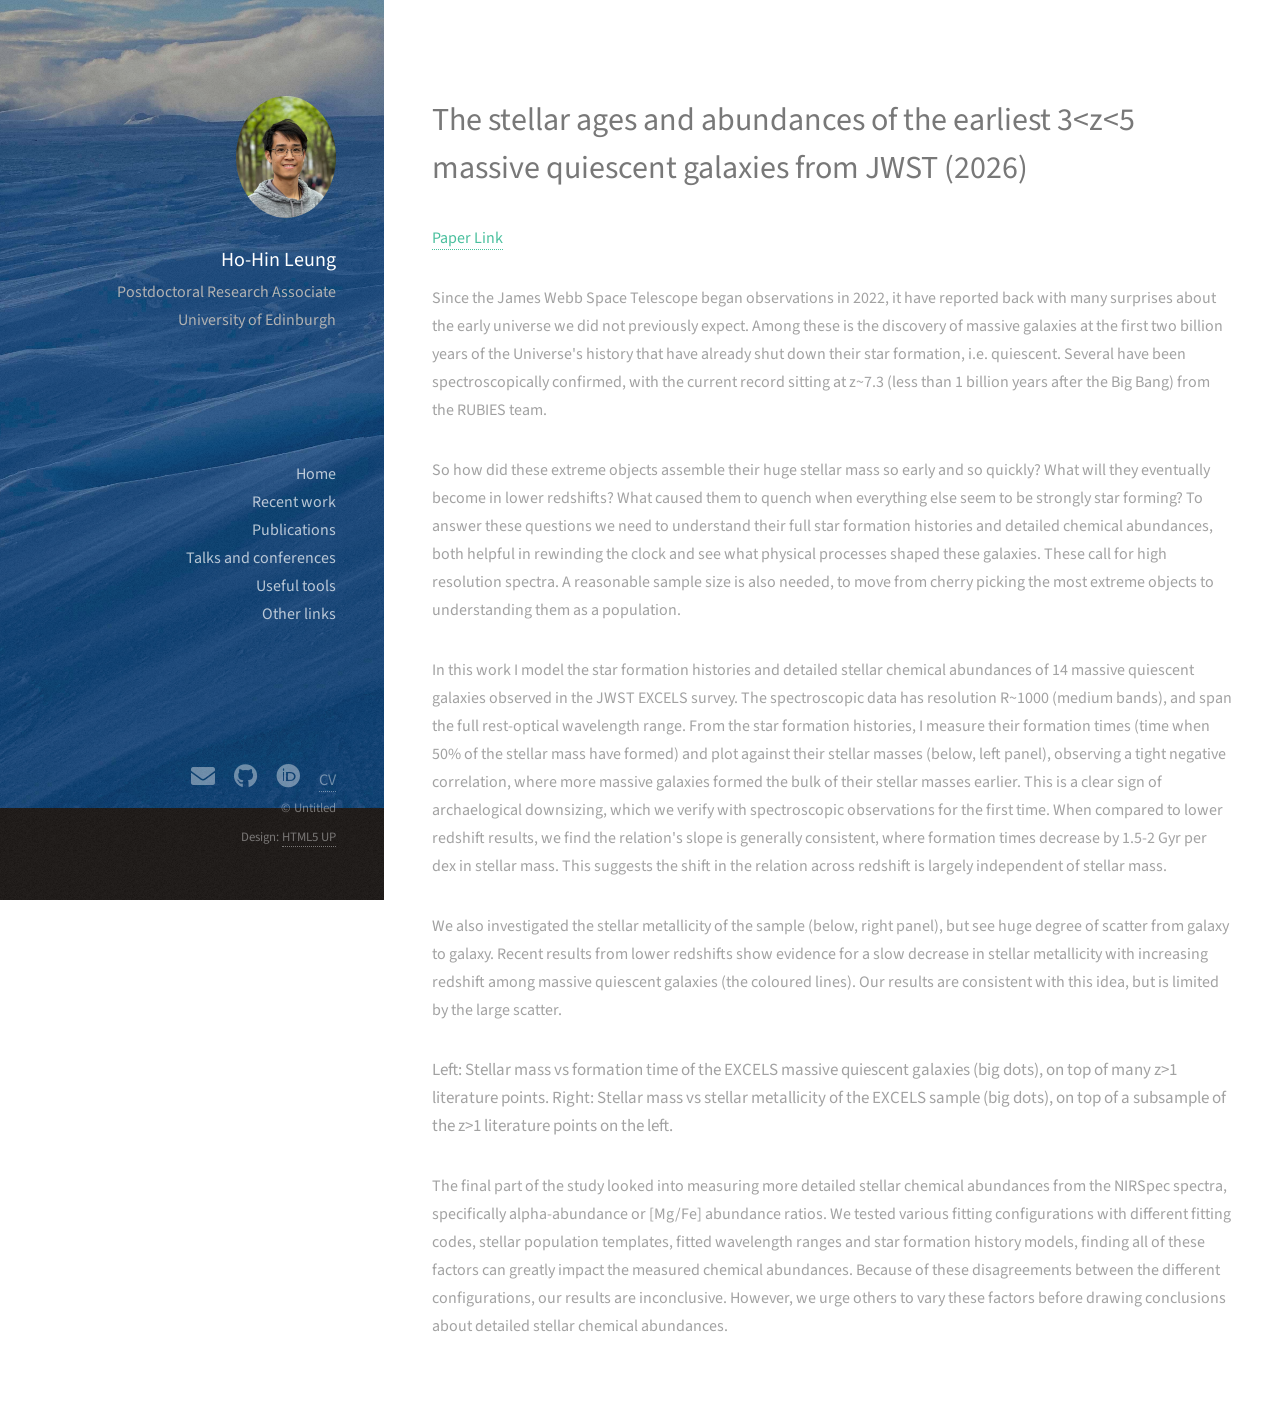
==== commit 32b44649: "added detailed description of leung2026a" ====
--- a/paper2026a.html
+++ b/paper2026a.html
@@ -46,10 +46,25 @@
 							<h1>The stellar ages and abundances of the earliest 3&lt;z&lt;5 massive quiescent galaxies from JWST (2026)</h1>
 						</header>
                         <p><a href="https://ui.adsabs.harvard.edu/abs/2026arXiv260205934L/abstract">Paper Link</a></p>
+						<p>
+							Since the James Webb Space Telescope began observations in 2022, it have reported back with many surprises about the early universe we did not previously expect. Among these is the discovery of massive galaxies at the first two billion years of the Universe's history that have already shut down their star formation, i.e. quiescent. Several have been spectroscopically confirmed, with the current record sitting at z~7.3 (less than 1 billion years after the Big Bang) from the RUBIES team.
+						</p>
+						<p>
+							So how did these extreme objects assemble their huge stellar mass so early and so quickly? What will they eventually become in lower redshifts? What caused them to quench when everything else seem to be strongly star forming? To answer these questions we need to understand their full star formation histories and detailed chemical abundances, both helpful in rewinding the clock and see what physical processes shaped these galaxies. These call for high resolution spectra. A reasonable sample size is also needed, to move from cherry picking the most extreme objects to understanding them as a population.
+						</p>
+						<p>
+							In this work I model the star formation histories and detailed stellar chemical abundances of 14 massive quiescent galaxies observed in the JWST EXCELS survey. The spectroscopic data has resolution R~1000 (medium bands), and span the full rest-optical wavelength range. From the star formation histories, I measure their formation times (time when 50% of the stellar mass have formed) and plot against their stellar masses (below, left panel), observing a tight negative correlation, where more massive galaxies formed the bulk of their stellar masses earlier. This is a clear sign of archaelogical downsizing, which we verify with spectroscopic observations for the first time. When compared to lower redshift results, we find the relation's slope is generally consistent, where formation times decrease by 1.5-2 Gyr per dex in stellar mass. This suggests the shift in the relation across redshift is largely independent of stellar mass.
+						</p>
+						<p>
+							We also investigated the stellar metallicity of the sample (below, right panel), but see huge degree of scatter from galaxy to galaxy. Recent results from lower redshifts show evidence for a slow decrease in stellar metallicity with increasing redshift among massive quiescent galaxies (the coloured lines). Our results are consistent with this idea, but is limited by the large scatter.
+						</p>
 						<span class="image fit no-overlay">
                             <img src="images/leung2026a.pdf" alt="" />
-                            <span class="photo-caption" style="font-size: 17px;"></span>
+                            <span class="photo-caption" style="font-size: 17px;">Left: Stellar mass vs formation time of the EXCELS massive quiescent galaxies (big dots), on top of many z>1 literature points. Right: Stellar mass vs stellar metallicity of the EXCELS sample (big dots), on top of a subsample of the z>1 literature points on the left.</span>
                         </span>
+						<p>
+							The final part of the study looked into measuring more detailed stellar chemical abundances from the NIRSpec spectra, specifically alpha-abundance or [Mg/Fe] abundance ratios. We tested various fitting configurations with different fitting codes, stellar population templates, fitted wavelength ranges and star formation history models, finding all of these factors can greatly impact the measured chemical abundances. Because of these disagreements between the different configurations, our results are inconclusive. However, we urge others to vary these factors before drawing conclusions about detailed stellar chemical abundances.
+						</p>
 					</section>
 
 			</div>
